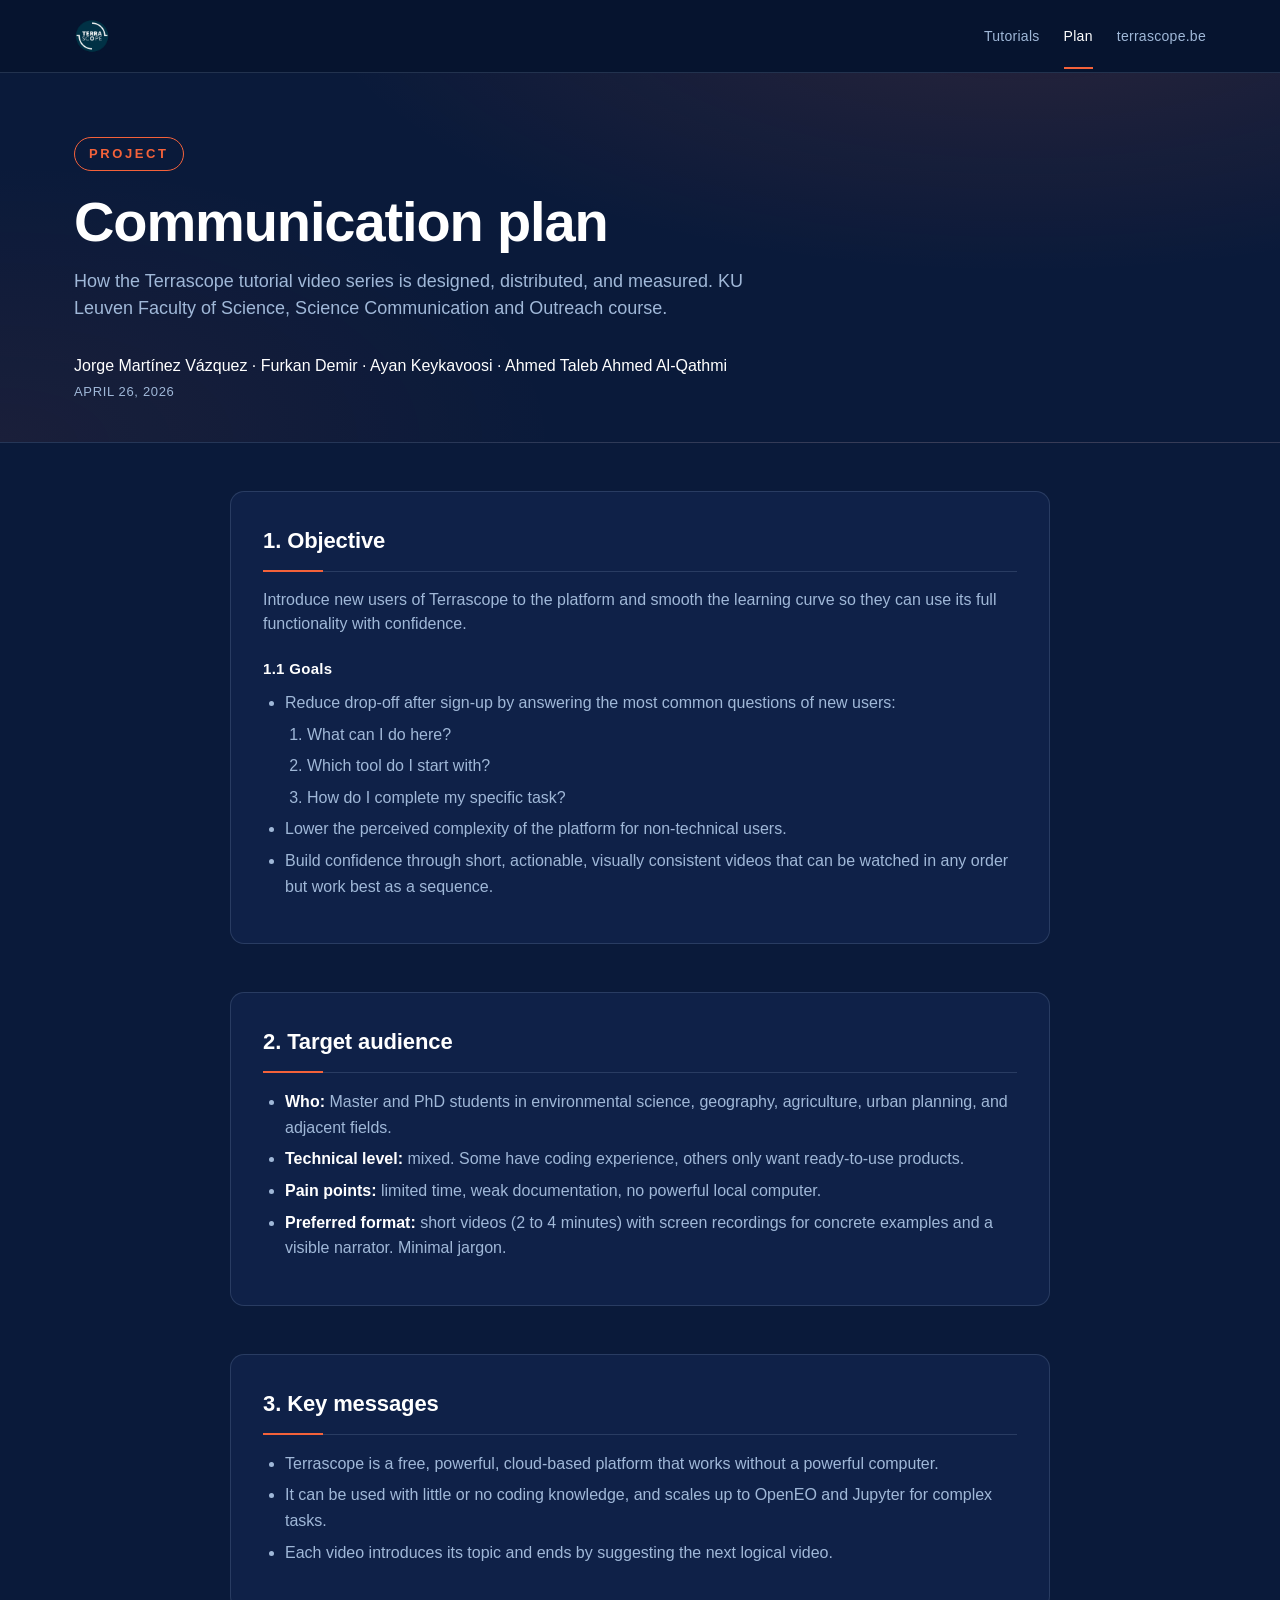
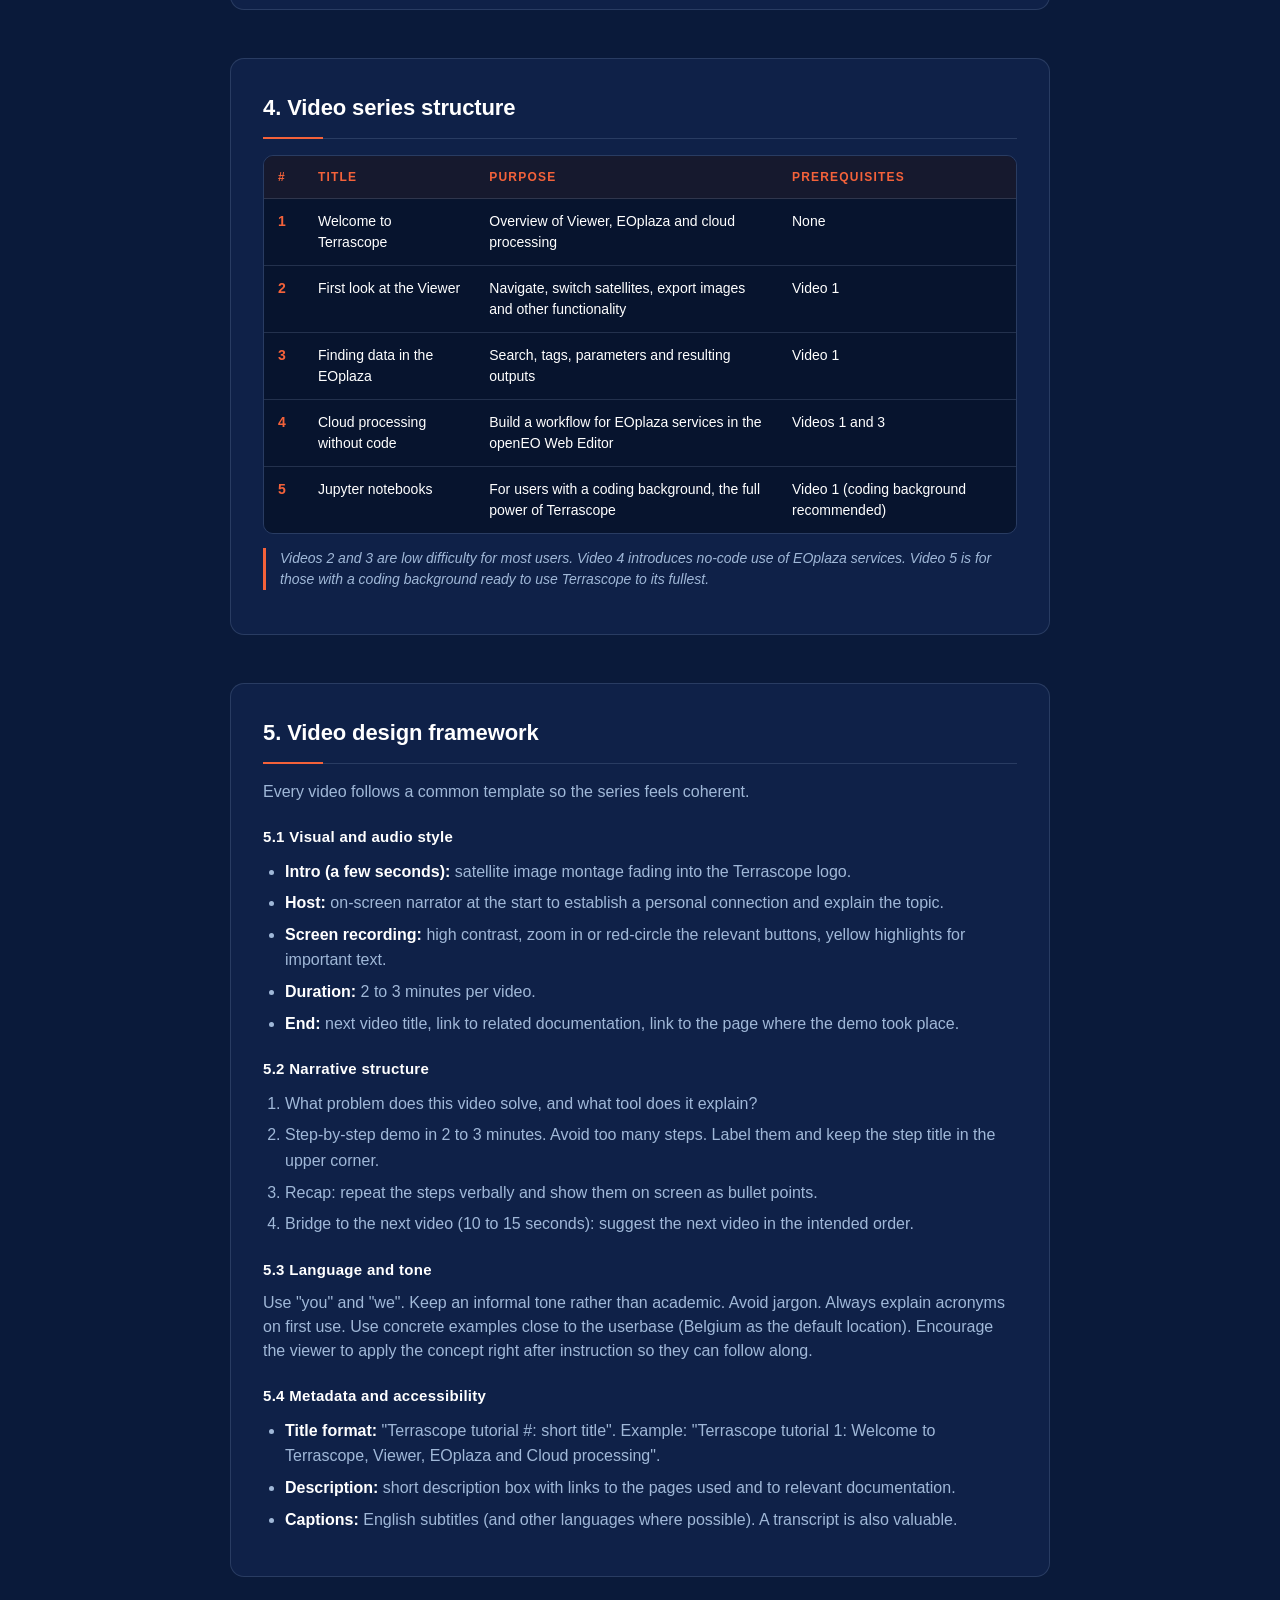
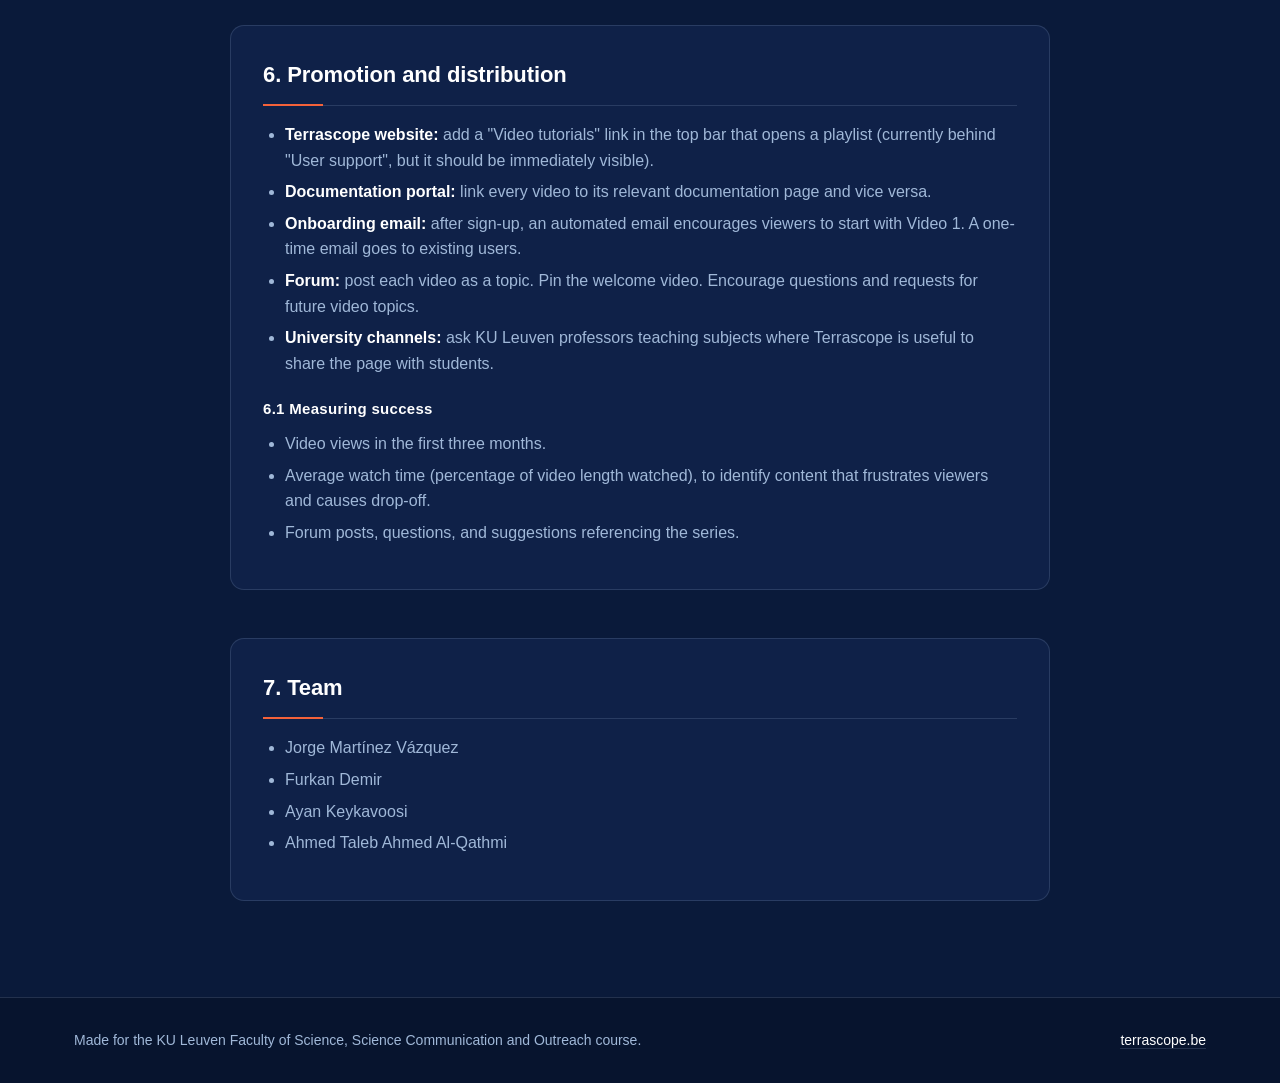
==== plan.html @ c41ab232 "Initial site: Video 1, EN/FR/NL captions, communication plan, Docker + Railway deploy" ====
<!doctype html>
<html lang="en">
<head>
  <meta charset="utf-8" />
  <meta name="viewport" content="width=device-width, initial-scale=1" />
  <title>Communication plan, Terrascope Tutorials</title>
  <meta name="description" content="Communication plan for the Terrascope tutorial video series." />
  <link rel="stylesheet" href="style.css" />
</head>
<body>
  <header class="site-header">
    <div class="container header-inner">
      <a class="brand" href="index.html">
        <img src="assets/logo.png" alt="Terrascope" />
      </a>
      <nav class="nav">
        <a href="index.html" class="nav-link">Tutorials</a>
        <a href="plan.html" class="nav-link is-current">Plan</a>
        <a href="https://terrascope.be/en" class="nav-link" target="_blank" rel="noopener">terrascope.be</a>
      </nav>
    </div>
  </header>

  <section class="hero hero-tight">
    <div class="container hero-inner">
      <p class="eyebrow">Project</p>
      <h1>Communication plan</h1>
      <p class="lead">How the Terrascope tutorial video series is designed, distributed, and measured. KU Leuven Faculty of Science, Science Communication and Outreach course.</p>
      <p class="authors">Jorge Martínez Vázquez · Furkan Demir · Ayan Keykavoosi · Ahmed Taleb Ahmed Al-Qathmi</p>
      <p class="authors-date">April 26, 2026</p>
    </div>
  </section>

  <main class="container plan-main">
    <article class="plan-doc">

      <section class="plan-section">
        <h2>1. Objective</h2>
        <p>Introduce new users of Terrascope to the platform and smooth the learning curve so they can use its full functionality with confidence.</p>
        <h3>1.1 Goals</h3>
        <ul>
          <li>Reduce drop-off after sign-up by answering the most common questions of new users:
            <ol>
              <li>What can I do here?</li>
              <li>Which tool do I start with?</li>
              <li>How do I complete my specific task?</li>
            </ol>
          </li>
          <li>Lower the perceived complexity of the platform for non-technical users.</li>
          <li>Build confidence through short, actionable, visually consistent videos that can be watched in any order but work best as a sequence.</li>
        </ul>
      </section>

      <section class="plan-section">
        <h2>2. Target audience</h2>
        <ul>
          <li><strong>Who:</strong> Master and PhD students in environmental science, geography, agriculture, urban planning, and adjacent fields.</li>
          <li><strong>Technical level:</strong> mixed. Some have coding experience, others only want ready-to-use products.</li>
          <li><strong>Pain points:</strong> limited time, weak documentation, no powerful local computer.</li>
          <li><strong>Preferred format:</strong> short videos (2 to 4 minutes) with screen recordings for concrete examples and a visible narrator. Minimal jargon.</li>
        </ul>
      </section>

      <section class="plan-section">
        <h2>3. Key messages</h2>
        <ul>
          <li>Terrascope is a free, powerful, cloud-based platform that works without a powerful computer.</li>
          <li>It can be used with little or no coding knowledge, and scales up to OpenEO and Jupyter for complex tasks.</li>
          <li>Each video introduces its topic and ends by suggesting the next logical video.</li>
        </ul>
      </section>

      <section class="plan-section">
        <h2>4. Video series structure</h2>
        <div class="plan-table">
          <table>
            <thead>
              <tr><th>#</th><th>Title</th><th>Purpose</th><th>Prerequisites</th></tr>
            </thead>
            <tbody>
              <tr><td>1</td><td>Welcome to Terrascope</td><td>Overview of Viewer, EOplaza and cloud processing</td><td>None</td></tr>
              <tr><td>2</td><td>First look at the Viewer</td><td>Navigate, switch satellites, export images and other functionality</td><td>Video 1</td></tr>
              <tr><td>3</td><td>Finding data in the EOplaza</td><td>Search, tags, parameters and resulting outputs</td><td>Video 1</td></tr>
              <tr><td>4</td><td>Cloud processing without code</td><td>Build a workflow for EOplaza services in the openEO Web Editor</td><td>Videos 1 and 3</td></tr>
              <tr><td>5</td><td>Jupyter notebooks</td><td>For users with a coding background, the full power of Terrascope</td><td>Video 1 (coding background recommended)</td></tr>
            </tbody>
          </table>
        </div>
        <p class="plan-note">Videos 2 and 3 are low difficulty for most users. Video 4 introduces no-code use of EOplaza services. Video 5 is for those with a coding background ready to use Terrascope to its fullest.</p>
      </section>

      <section class="plan-section">
        <h2>5. Video design framework</h2>
        <p>Every video follows a common template so the series feels coherent.</p>

        <h3>5.1 Visual and audio style</h3>
        <ul>
          <li><strong>Intro (a few seconds):</strong> satellite image montage fading into the Terrascope logo.</li>
          <li><strong>Host:</strong> on-screen narrator at the start to establish a personal connection and explain the topic.</li>
          <li><strong>Screen recording:</strong> high contrast, zoom in or red-circle the relevant buttons, yellow highlights for important text.</li>
          <li><strong>Duration:</strong> 2 to 3 minutes per video.</li>
          <li><strong>End:</strong> next video title, link to related documentation, link to the page where the demo took place.</li>
        </ul>

        <h3>5.2 Narrative structure</h3>
        <ol>
          <li>What problem does this video solve, and what tool does it explain?</li>
          <li>Step-by-step demo in 2 to 3 minutes. Avoid too many steps. Label them and keep the step title in the upper corner.</li>
          <li>Recap: repeat the steps verbally and show them on screen as bullet points.</li>
          <li>Bridge to the next video (10 to 15 seconds): suggest the next video in the intended order.</li>
        </ol>

        <h3>5.3 Language and tone</h3>
        <p>Use "you" and "we". Keep an informal tone rather than academic. Avoid jargon. Always explain acronyms on first use. Use concrete examples close to the userbase (Belgium as the default location). Encourage the viewer to apply the concept right after instruction so they can follow along.</p>

        <h3>5.4 Metadata and accessibility</h3>
        <ul>
          <li><strong>Title format:</strong> "Terrascope tutorial #: short title". Example: "Terrascope tutorial 1: Welcome to Terrascope, Viewer, EOplaza and Cloud processing".</li>
          <li><strong>Description:</strong> short description box with links to the pages used and to relevant documentation.</li>
          <li><strong>Captions:</strong> English subtitles (and other languages where possible). A transcript is also valuable.</li>
        </ul>
      </section>

      <section class="plan-section">
        <h2>6. Promotion and distribution</h2>
        <ul>
          <li><strong>Terrascope website:</strong> add a "Video tutorials" link in the top bar that opens a playlist (currently behind "User support", but it should be immediately visible).</li>
          <li><strong>Documentation portal:</strong> link every video to its relevant documentation page and vice versa.</li>
          <li><strong>Onboarding email:</strong> after sign-up, an automated email encourages viewers to start with Video 1. A one-time email goes to existing users.</li>
          <li><strong>Forum:</strong> post each video as a topic. Pin the welcome video. Encourage questions and requests for future video topics.</li>
          <li><strong>University channels:</strong> ask KU Leuven professors teaching subjects where Terrascope is useful to share the page with students.</li>
        </ul>

        <h3>6.1 Measuring success</h3>
        <ul>
          <li>Video views in the first three months.</li>
          <li>Average watch time (percentage of video length watched), to identify content that frustrates viewers and causes drop-off.</li>
          <li>Forum posts, questions, and suggestions referencing the series.</li>
        </ul>
      </section>

      <section class="plan-section">
        <h2>7. Team</h2>
        <ul>
          <li>Jorge Martínez Vázquez</li>
          <li>Furkan Demir</li>
          <li>Ayan Keykavoosi</li>
          <li>Ahmed Taleb Ahmed Al-Qathmi</li>
        </ul>
      </section>
    </article>
  </main>

  <footer class="site-footer">
    <div class="container footer-inner">
      <p>Made for the KU&nbsp;Leuven Faculty of Science, Science Communication and Outreach course.</p>
      <p><a href="https://terrascope.be/en" target="_blank" rel="noopener">terrascope.be</a></p>
    </div>
  </footer>
</body>
</html>
---- style.css ----
/* =============================================================
   Terrascope Tutorials , site styling
   Brand: navy bg #0a1a3a, orange accent #f4623a, white text.
   ============================================================= */

:root{
  --bg-navy:#0a1a3a;
  --bg-ink:#07142e;
  --bg-card:#0f2148;
  --accent:#f4623a;
  --accent-soft:#ff7d52;
  --text:#ffffff;
  --text-muted:#a0b8d8;
  --hairline:rgba(160,184,216,.18);
  --max-width:1180px;
  --radius:14px;
  --transition:200ms ease;
  --font-sans: "Inter", "Helvetica Neue", Helvetica, Arial, system-ui, sans-serif;
}

*{box-sizing:border-box;margin:0;padding:0}
html,body{background:var(--bg-navy);color:var(--text);font-family:var(--font-sans);line-height:1.5;-webkit-font-smoothing:antialiased}
body{min-height:100vh;display:flex;flex-direction:column}
a{color:inherit;text-decoration:none}
img{max-width:100%;display:block}

.container{width:100%;max-width:var(--max-width);margin:0 auto;padding:0 24px}

/* Header */
.site-header{
  position:sticky;top:0;z-index:50;
  background:rgba(7,20,46,.85);
  backdrop-filter:blur(10px);
  border-bottom:1px solid var(--hairline);
}
.header-inner{display:flex;align-items:center;justify-content:space-between;height:72px}
.brand img{height:36px;width:auto}
.nav{display:flex;gap:24px}
.nav-link{color:var(--text-muted);font-size:14px;font-weight:500;letter-spacing:.02em;transition:color var(--transition)}
.nav-link:hover{color:var(--text)}

/* Hero */
.hero{
  padding:80px 0 48px;
  background:radial-gradient(1200px 500px at 80% -100px, rgba(244,98,58,.15), transparent 60%),
             radial-gradient(800px 400px at 0% 100%, rgba(244,98,58,.07), transparent 70%);
  border-bottom:1px solid var(--hairline);
}
.eyebrow{
  display:inline-block;color:var(--accent);font-weight:600;font-size:13px;letter-spacing:.2em;text-transform:uppercase;
  padding:6px 14px;border:1px solid var(--accent);border-radius:99px;margin-bottom:20px;
}
.hero h1{font-size:clamp(36px,5vw,56px);line-height:1.1;letter-spacing:-.02em;font-weight:700;margin-bottom:16px}
.lead{color:var(--text-muted);font-size:18px;max-width:680px;margin-bottom:32px}
.hero-cta{display:flex;gap:14px;flex-wrap:wrap}

.btn{
  display:inline-flex;align-items:center;justify-content:center;
  height:48px;padding:0 24px;border-radius:99px;font-weight:600;font-size:15px;
  transition:transform var(--transition),background var(--transition),color var(--transition);
  border:1px solid transparent;cursor:pointer;
}
.btn-primary{background:var(--accent);color:#fff}
.btn-primary:hover{background:var(--accent-soft);transform:translateY(-1px)}
.btn-ghost{background:transparent;color:var(--text);border-color:var(--hairline)}
.btn-ghost:hover{border-color:var(--text)}

/* Player block */
.player-block{padding:64px 0 48px}
.player-meta{margin-bottom:24px}
.badge{
  display:inline-block;background:rgba(244,98,58,.12);color:var(--accent);
  padding:6px 12px;border-radius:99px;font-size:12px;font-weight:600;letter-spacing:.1em;text-transform:uppercase;margin-bottom:14px;
}
.player-meta h2{font-size:32px;font-weight:700;letter-spacing:-.01em}
.player-subtitle{color:var(--text-muted);margin-top:6px}

.video-wrapper{
  position:relative;background:#000;border-radius:var(--radius);overflow:hidden;
  box-shadow:0 30px 80px -20px rgba(0,0,0,.6);
  border:1px solid var(--hairline);
  aspect-ratio:16/9;
}
.video-wrapper video{width:100%;height:100%;display:block;background:#000}

/* CC styling , applied via ::cue */
video::cue{
  background:rgba(7,20,46,.85);
  color:#fff;
  font-family:var(--font-sans);
  font-size:18px;
  line-height:1.4;
  padding:6px 10px;
}

/* Controls row under player */
.controls-row{
  display:flex;align-items:center;justify-content:space-between;
  margin-top:18px;flex-wrap:wrap;gap:16px;
}
.caption-toggle{display:flex;align-items:center;gap:14px}
.ctrl-label{color:var(--text-muted);font-size:13px;letter-spacing:.05em;text-transform:uppercase}
.lang-switch{
  display:inline-flex;background:var(--bg-card);
  border:1px solid var(--hairline);border-radius:99px;padding:4px;
}
.lang-btn{
  appearance:none;background:transparent;color:var(--text-muted);border:0;
  font-family:inherit;font-weight:600;font-size:13px;letter-spacing:.05em;
  padding:8px 16px;border-radius:99px;cursor:pointer;transition:color var(--transition),background var(--transition);
}
.lang-btn:hover{color:var(--text)}
.lang-btn.is-active{background:var(--accent);color:#fff}
.download-link{color:var(--text-muted);font-size:13px;font-weight:500;border-bottom:1px solid var(--hairline);padding-bottom:2px}
.download-link:hover{color:var(--text);border-color:var(--text)}

/* Chapters */
.chapters{margin-top:40px;padding:24px;background:var(--bg-card);border:1px solid var(--hairline);border-radius:var(--radius)}
.chapters h3{font-size:13px;letter-spacing:.15em;text-transform:uppercase;color:var(--text-muted);margin-bottom:14px;font-weight:600}
.chapters ol{list-style:none;display:grid;grid-template-columns:repeat(auto-fill,minmax(220px,1fr));gap:8px;counter-reset:ch}
.chapters li{counter-increment:ch}
.ch-btn{
  width:100%;text-align:left;background:transparent;color:var(--text);
  font-family:inherit;font-size:14px;border:1px solid transparent;border-radius:8px;
  padding:10px 12px;cursor:pointer;transition:background var(--transition),border-color var(--transition);
  display:flex;gap:10px;align-items:baseline;
}
.ch-btn::before{content:counter(ch,decimal-leading-zero);color:var(--accent);font-weight:600;font-size:12px}
.ch-btn:hover{background:rgba(244,98,58,.08);border-color:rgba(244,98,58,.3)}

/* Tutorial grid */
.tutorial-grid{padding:64px 0 96px;border-top:1px solid var(--hairline)}
.section-title{font-size:24px;font-weight:700;margin-bottom:24px}
.cards{display:grid;grid-template-columns:repeat(auto-fill,minmax(260px,1fr));gap:18px}
.card{
  display:block;padding:24px;background:var(--bg-card);border:1px solid var(--hairline);
  border-radius:var(--radius);transition:transform var(--transition),border-color var(--transition);position:relative;overflow:hidden;
}
.card:hover{transform:translateY(-3px);border-color:var(--accent)}
.card-num{
  font-size:13px;color:var(--accent);font-weight:600;letter-spacing:.15em;
}
.card h3{font-size:18px;margin:8px 0 6px;font-weight:600}
.card p{color:var(--text-muted);font-size:14px;line-height:1.5}
.card-meta{display:block;margin-top:14px;color:var(--text-muted);font-size:12px;letter-spacing:.05em;text-transform:uppercase}
.card-active{outline:2px solid var(--accent);outline-offset:0}
.card-soon{opacity:.6;cursor:not-allowed}
.card-soon:hover{transform:none;border-color:var(--hairline)}

/* Footer */
.site-footer{margin-top:auto;background:var(--bg-ink);border-top:1px solid var(--hairline);padding:32px 0}
.footer-inner{display:flex;justify-content:space-between;flex-wrap:wrap;gap:8px;color:var(--text-muted);font-size:14px}
.footer-inner a{color:var(--text);border-bottom:1px solid var(--hairline)}
.footer-inner a:hover{border-color:var(--text)}

/* Active nav link */
.nav-link.is-current{color:var(--text);position:relative}
.nav-link.is-current::after{content:"";position:absolute;left:0;right:0;bottom:-22px;height:2px;background:var(--accent)}

/* Plan page */
.hero-tight{padding:64px 0 40px}
.authors{color:var(--text);font-size:16px;font-weight:500;margin-top:8px}
.authors-date{color:var(--text-muted);font-size:13px;letter-spacing:.05em;text-transform:uppercase;margin-top:4px}

.plan-main{padding:48px 0 96px}
.plan-doc{max-width:820px;margin:0 auto;display:flex;flex-direction:column;gap:48px}
.plan-section{padding:32px;background:var(--bg-card);border:1px solid var(--hairline);border-radius:var(--radius)}
.plan-section h2{
  font-size:22px;font-weight:700;letter-spacing:-.005em;margin-bottom:16px;
  padding-bottom:14px;border-bottom:1px solid var(--hairline);
  position:relative;
}
.plan-section h2::before{content:"";position:absolute;left:0;bottom:-1px;width:60px;height:2px;background:var(--accent)}
.plan-section h3{font-size:15px;font-weight:600;color:var(--text);letter-spacing:.02em;margin:22px 0 10px}
.plan-section p{color:var(--text-muted);margin-bottom:12px}
.plan-section ul,.plan-section ol{padding-left:22px;color:var(--text-muted);margin-bottom:12px}
.plan-section li{margin-bottom:6px;line-height:1.6}
.plan-section li ol{margin-top:6px;margin-bottom:0}
.plan-section strong{color:var(--text);font-weight:600}
.plan-note{font-style:italic;color:var(--text-muted);font-size:14px;border-left:3px solid var(--accent);padding-left:14px;margin-top:14px}

.plan-table{overflow-x:auto;margin-top:8px;border:1px solid var(--hairline);border-radius:10px}
.plan-table table{width:100%;border-collapse:collapse;font-size:14px;background:var(--bg-ink)}
.plan-table th,.plan-table td{padding:12px 14px;text-align:left;border-bottom:1px solid var(--hairline);vertical-align:top}
.plan-table th{font-size:12px;letter-spacing:.1em;text-transform:uppercase;color:var(--accent);font-weight:600;background:rgba(244,98,58,.06)}
.plan-table tbody tr:last-child td{border-bottom:0}
.plan-table tbody tr:hover{background:rgba(244,98,58,.04)}
.plan-table td:first-child{color:var(--accent);font-weight:600;width:40px}

/* Mobile */
@media (max-width:640px){
  .hero{padding:56px 0 32px}
  .hero h1{font-size:32px}
  .lead{font-size:16px}
  .player-block{padding:40px 0 32px}
  .player-meta h2{font-size:24px}
  video::cue{font-size:15px}
  .header-inner{height:60px}
  .brand img{height:28px}
  .nav{gap:16px}
}
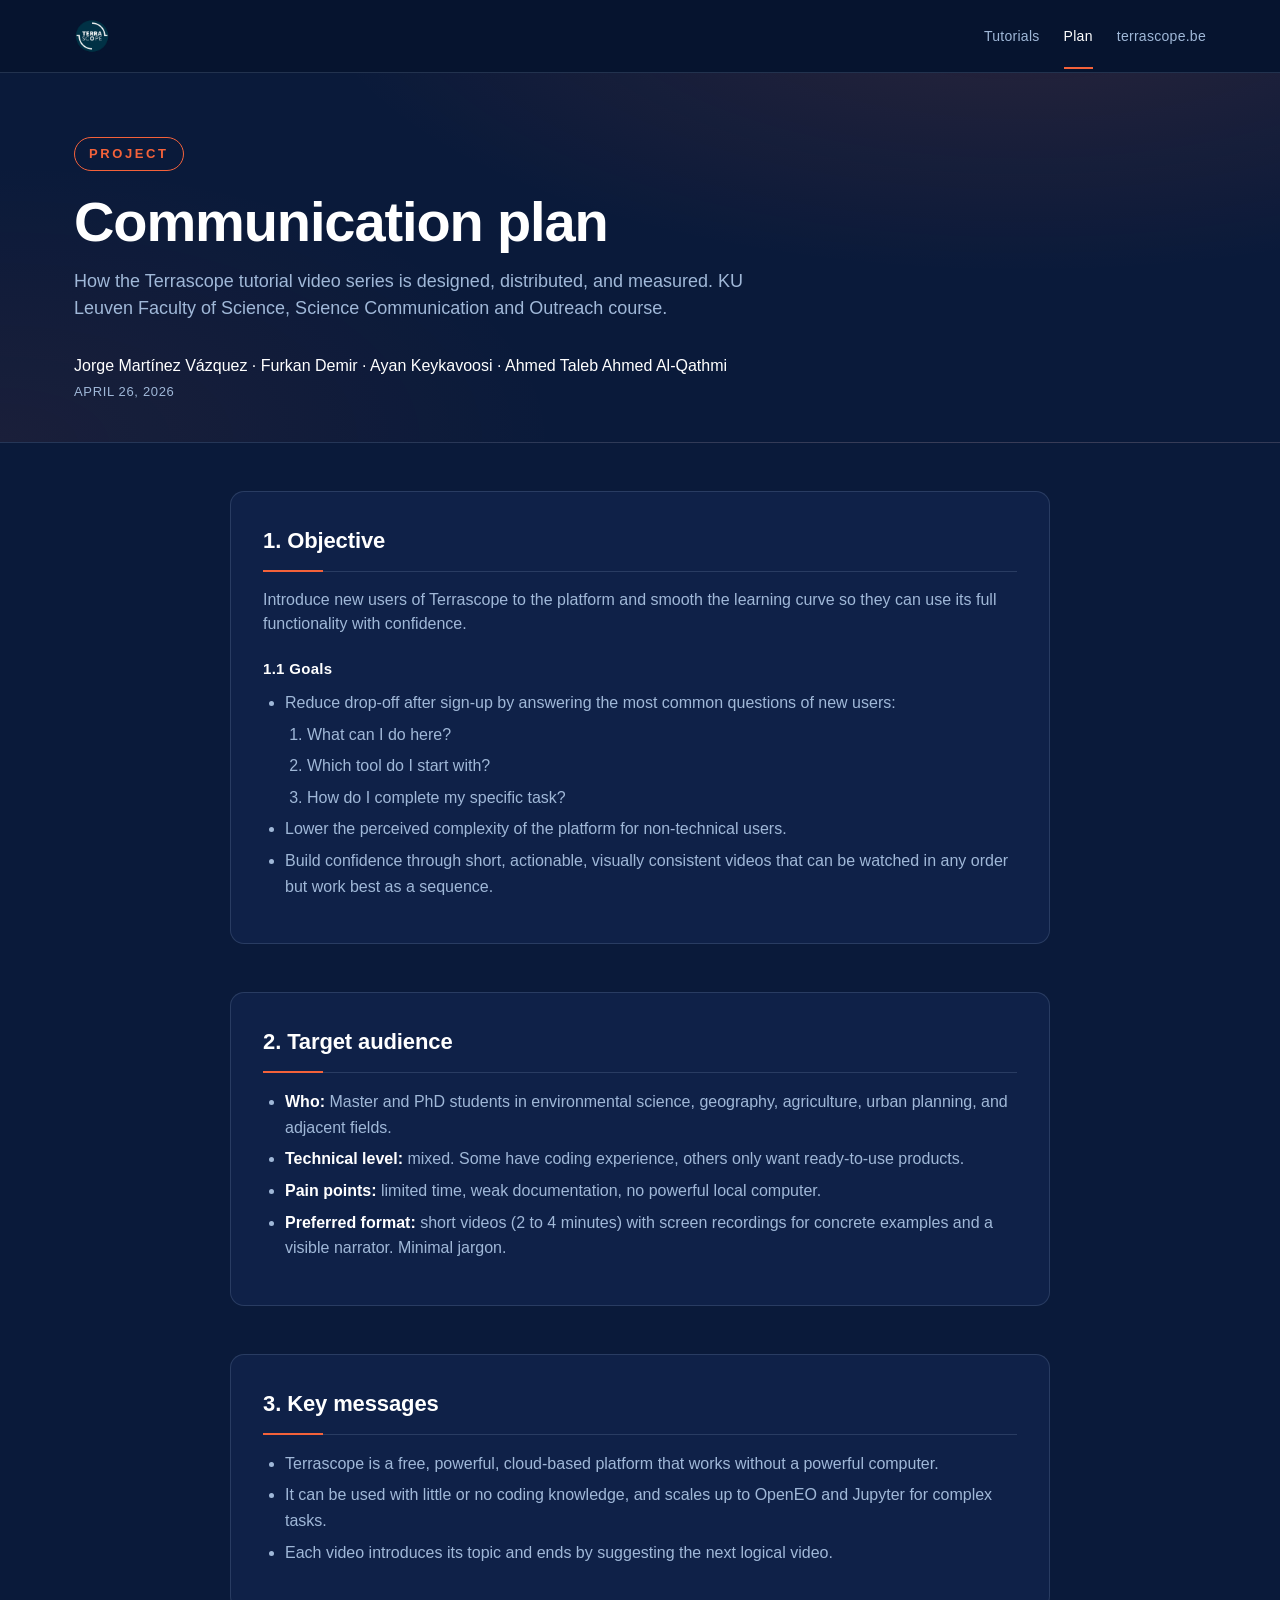
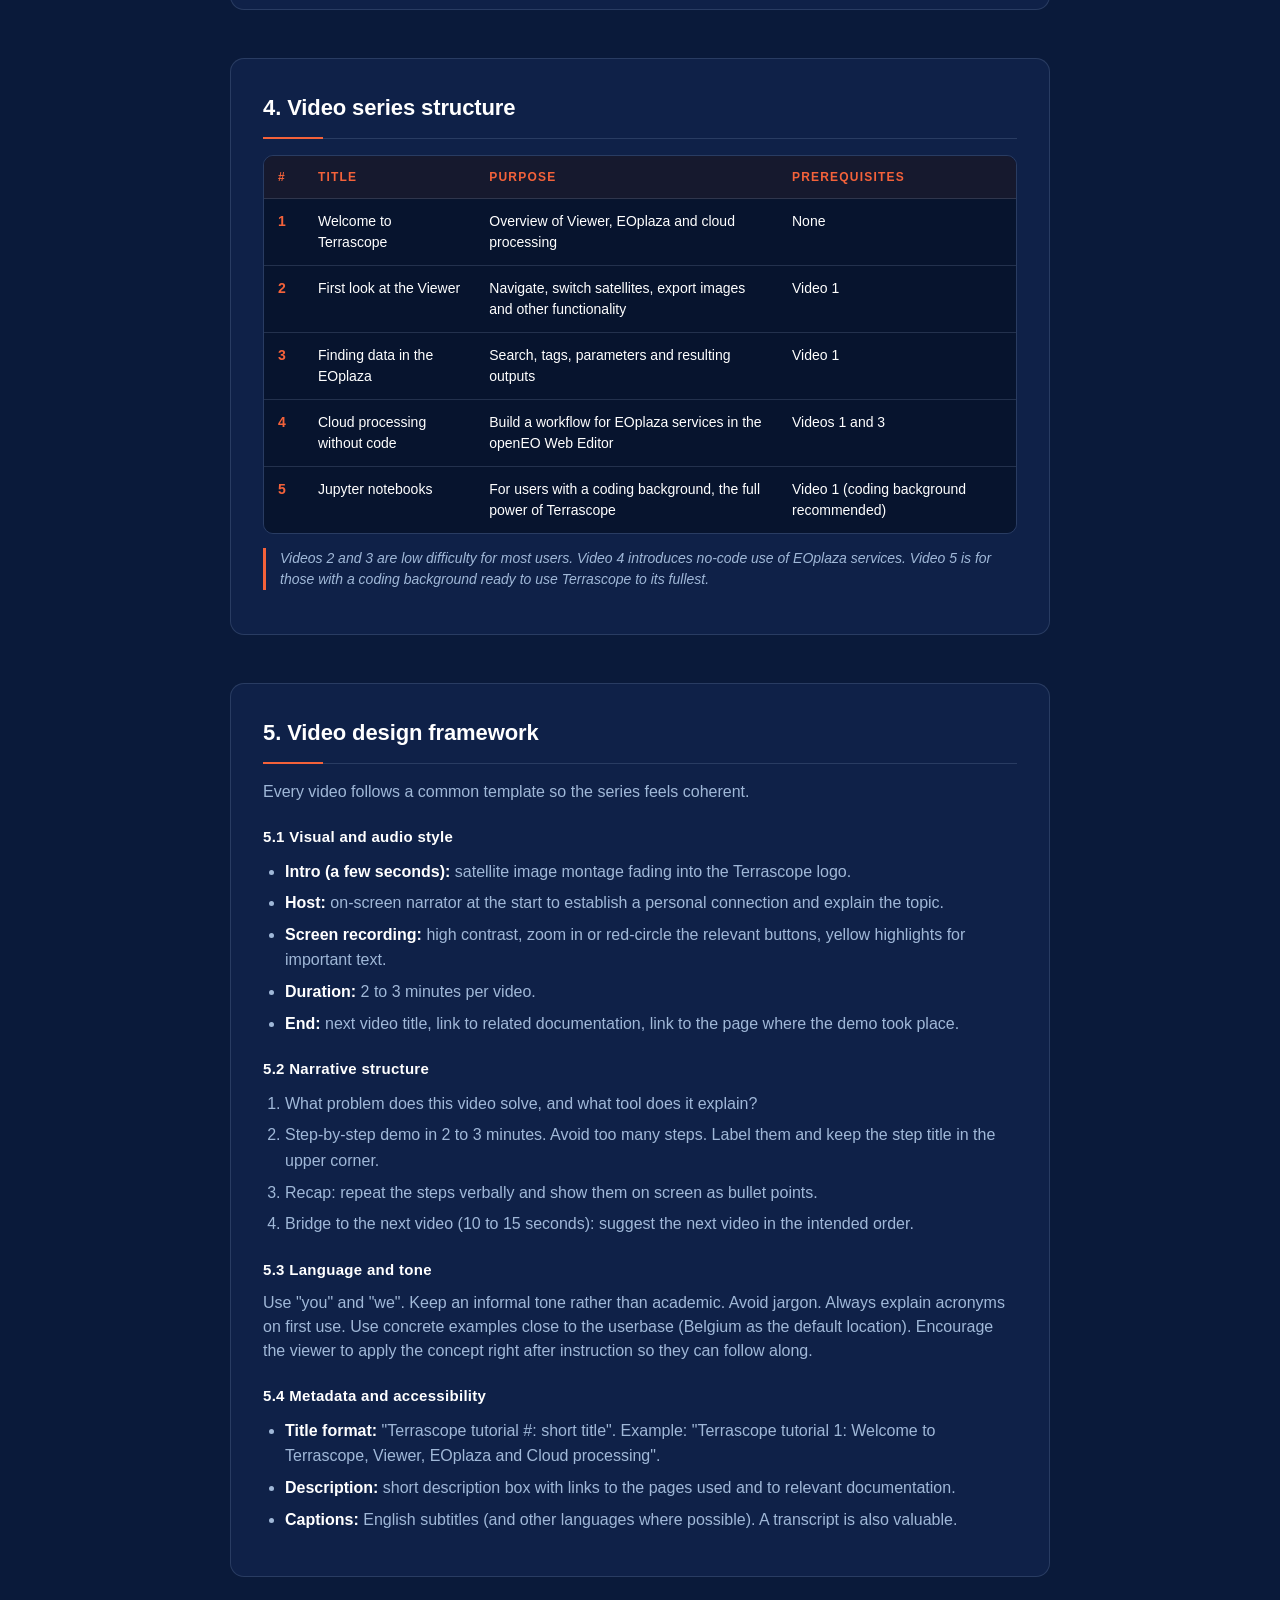
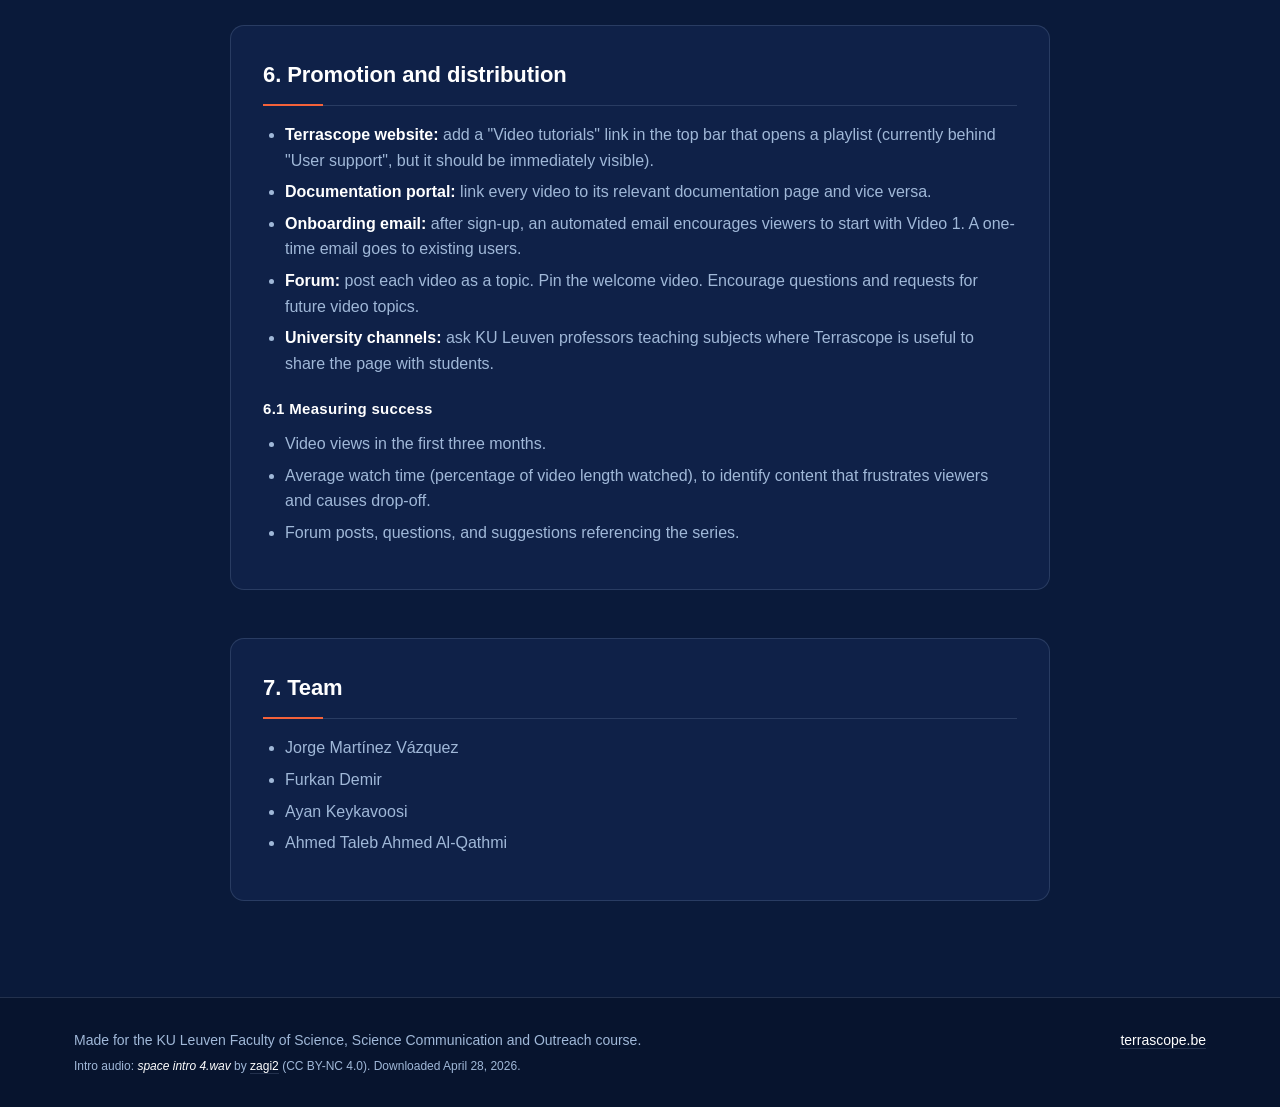
==== commit 5169dec3: "Add intro audio attribution (zagi2 / space intro 4.wav, CC BY-NC 4.0)" ====
--- a/plan.html
+++ b/plan.html
@@ -153,7 +153,10 @@
 
   <footer class="site-footer">
     <div class="container footer-inner">
-      <p>Made for the KU&nbsp;Leuven Faculty of Science, Science Communication and Outreach course.</p>
+      <div>
+        <p>Made for the KU&nbsp;Leuven Faculty of Science, Science Communication and Outreach course.</p>
+        <p class="attribution">Intro audio: <em>space intro 4.wav</em> by <a href="https://freesound.org/people/zagi2/" target="_blank" rel="noopener">zagi2</a> (CC&nbsp;BY-NC&nbsp;4.0). Downloaded April&nbsp;28,&nbsp;2026.</p>
+      </div>
       <p><a href="https://terrascope.be/en" target="_blank" rel="noopener">terrascope.be</a></p>
     </div>
   </footer>
--- a/style.css
+++ b/style.css
@@ -152,6 +152,11 @@
 .footer-inner{display:flex;justify-content:space-between;flex-wrap:wrap;gap:8px;color:var(--text-muted);font-size:14px}
 .footer-inner a{color:var(--text);border-bottom:1px solid var(--hairline)}
 .footer-inner a:hover{border-color:var(--text)}
+.footer-inner > div{display:flex;flex-direction:column;gap:6px}
+.attribution{color:var(--text-muted);font-size:12px;line-height:1.5}
+.attribution em{font-style:italic;color:var(--text)}
+.attribution a{border-bottom:1px solid var(--hairline)}
+.attribution a:hover{border-color:var(--text);color:var(--text)}
 
 /* Active nav link */
 .nav-link.is-current{color:var(--text);position:relative}
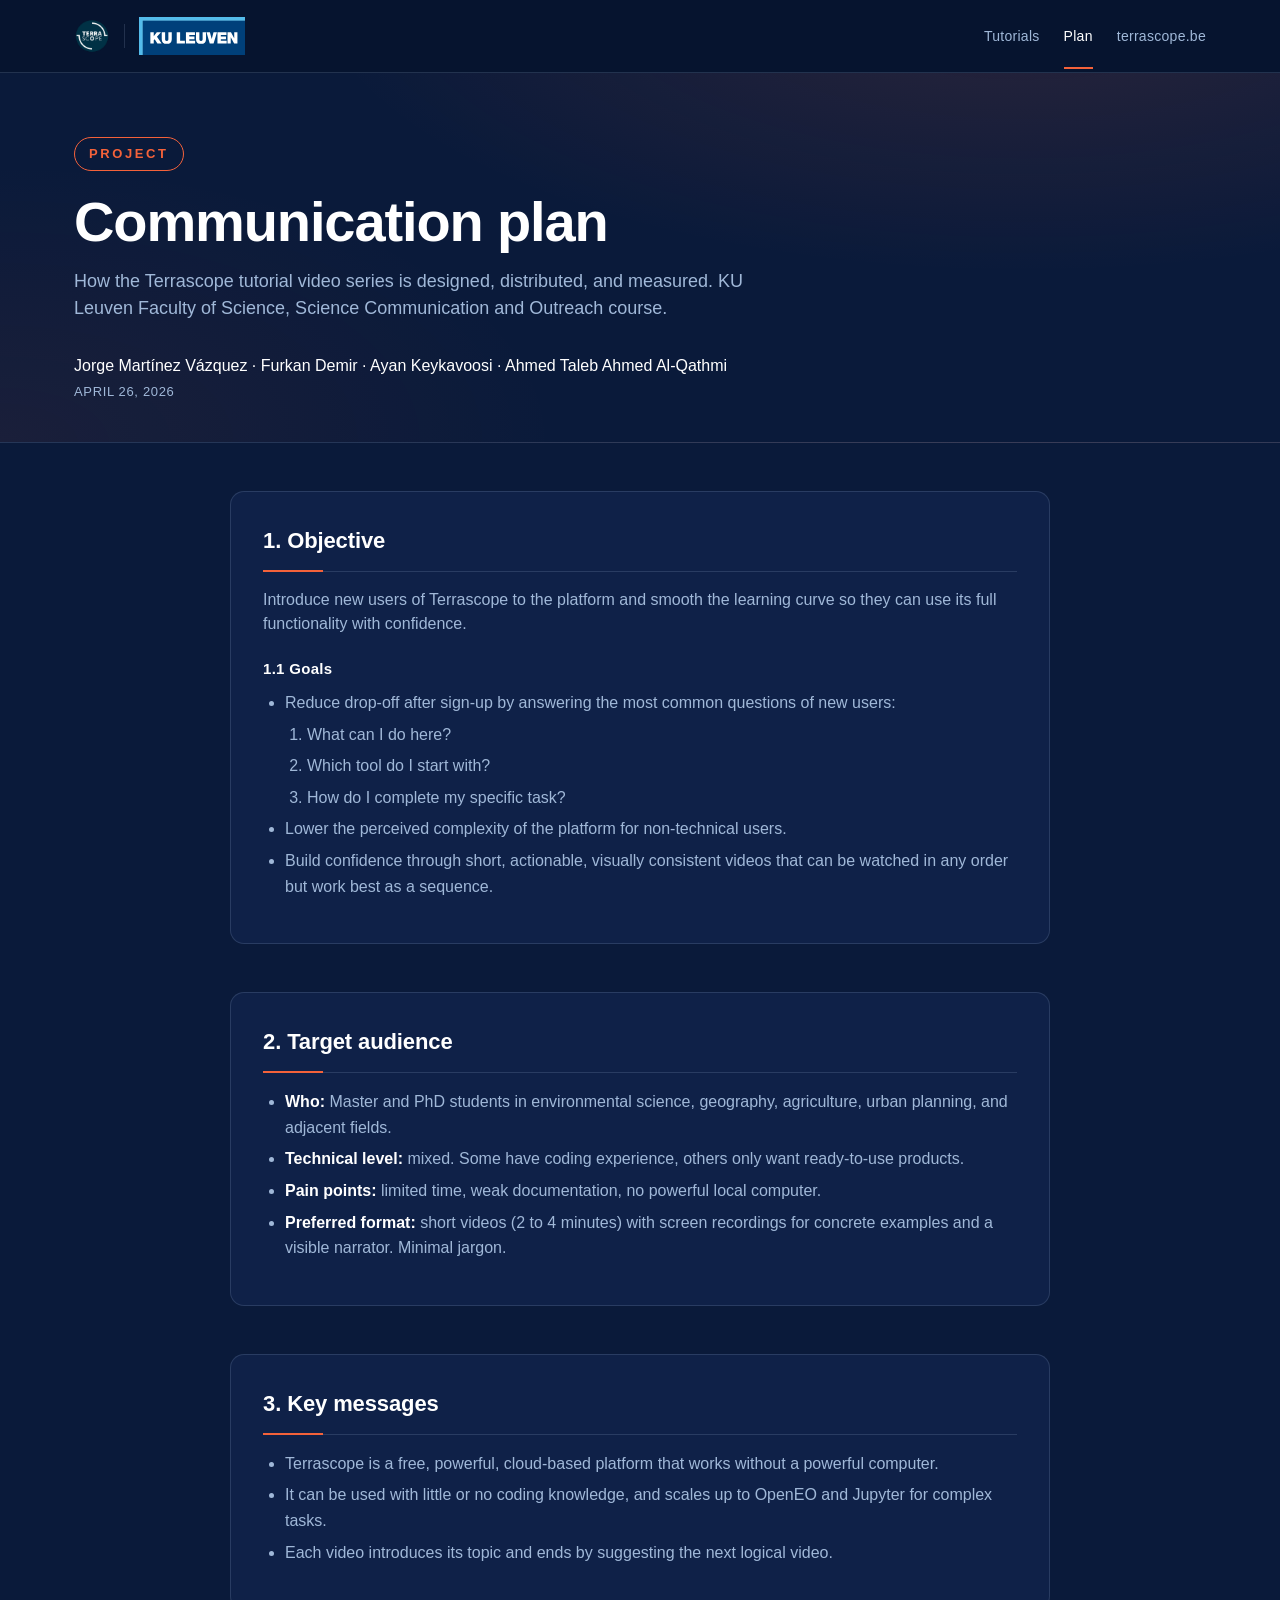
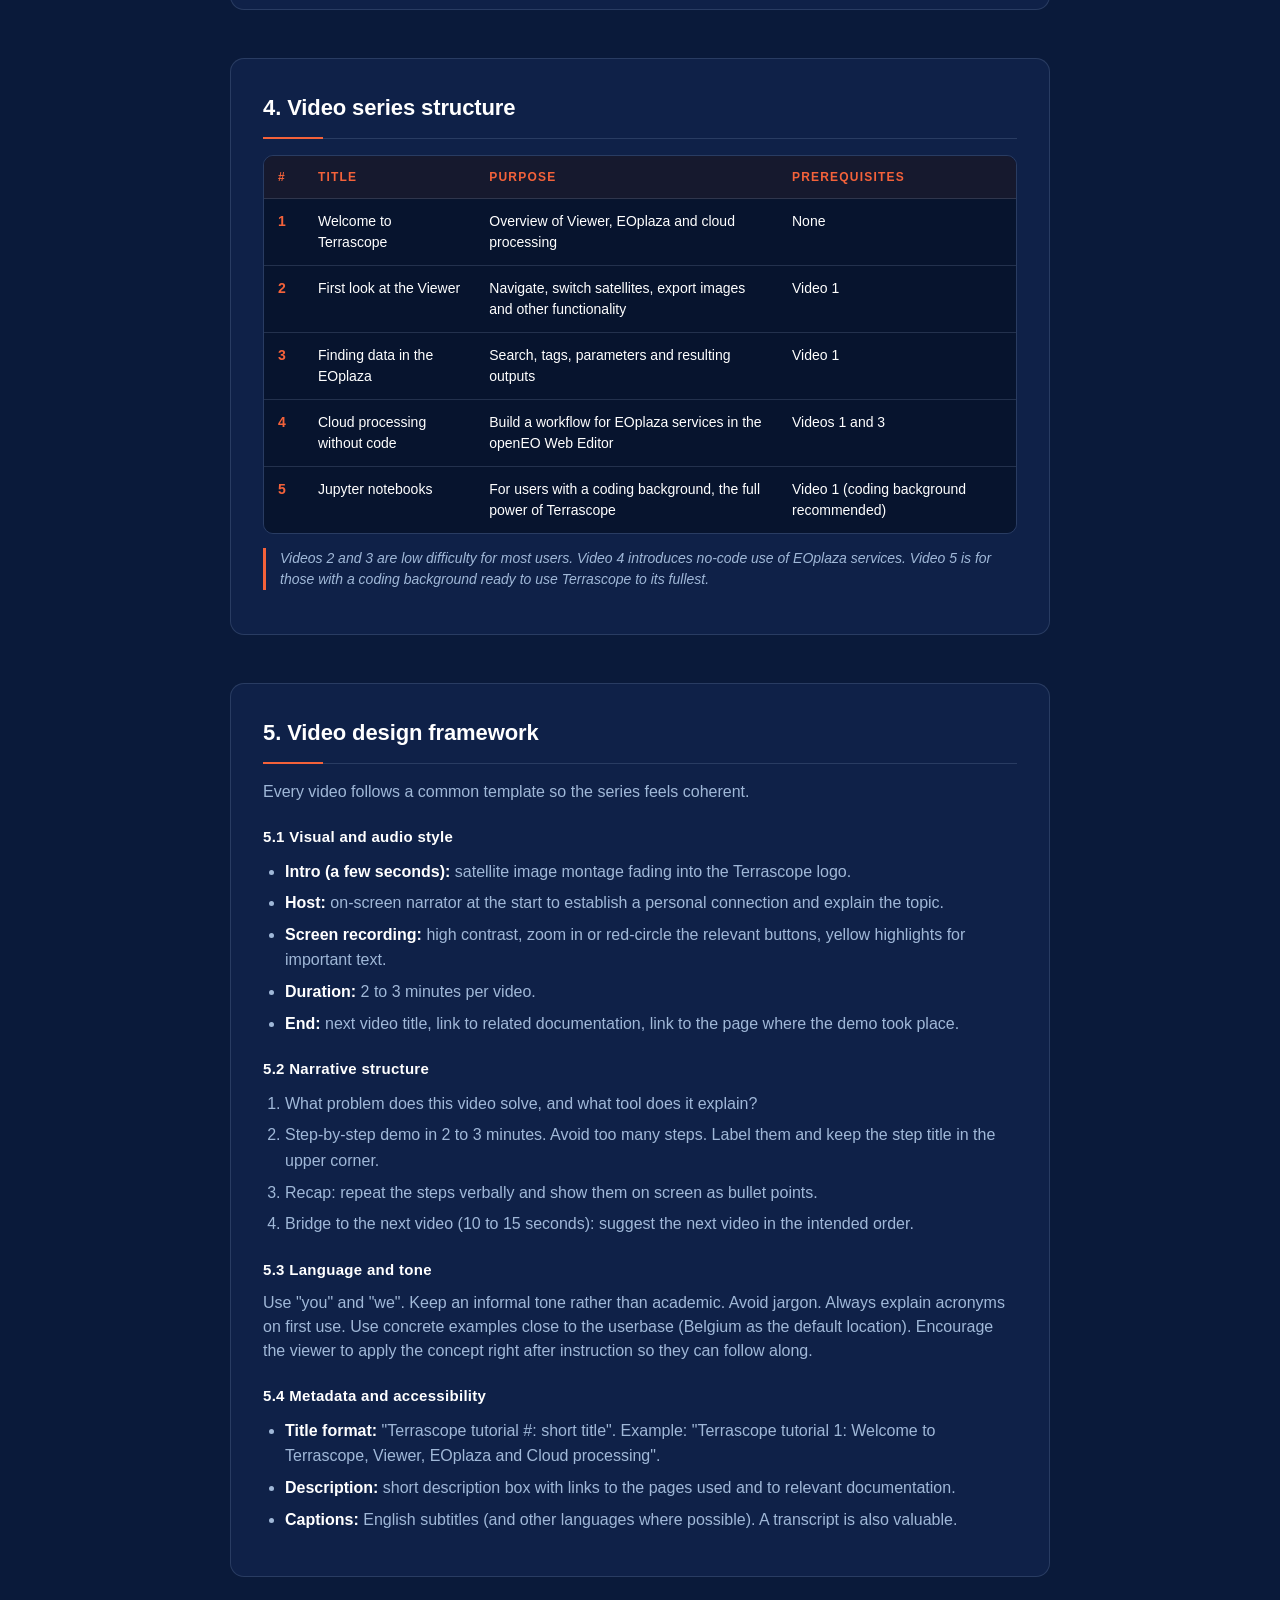
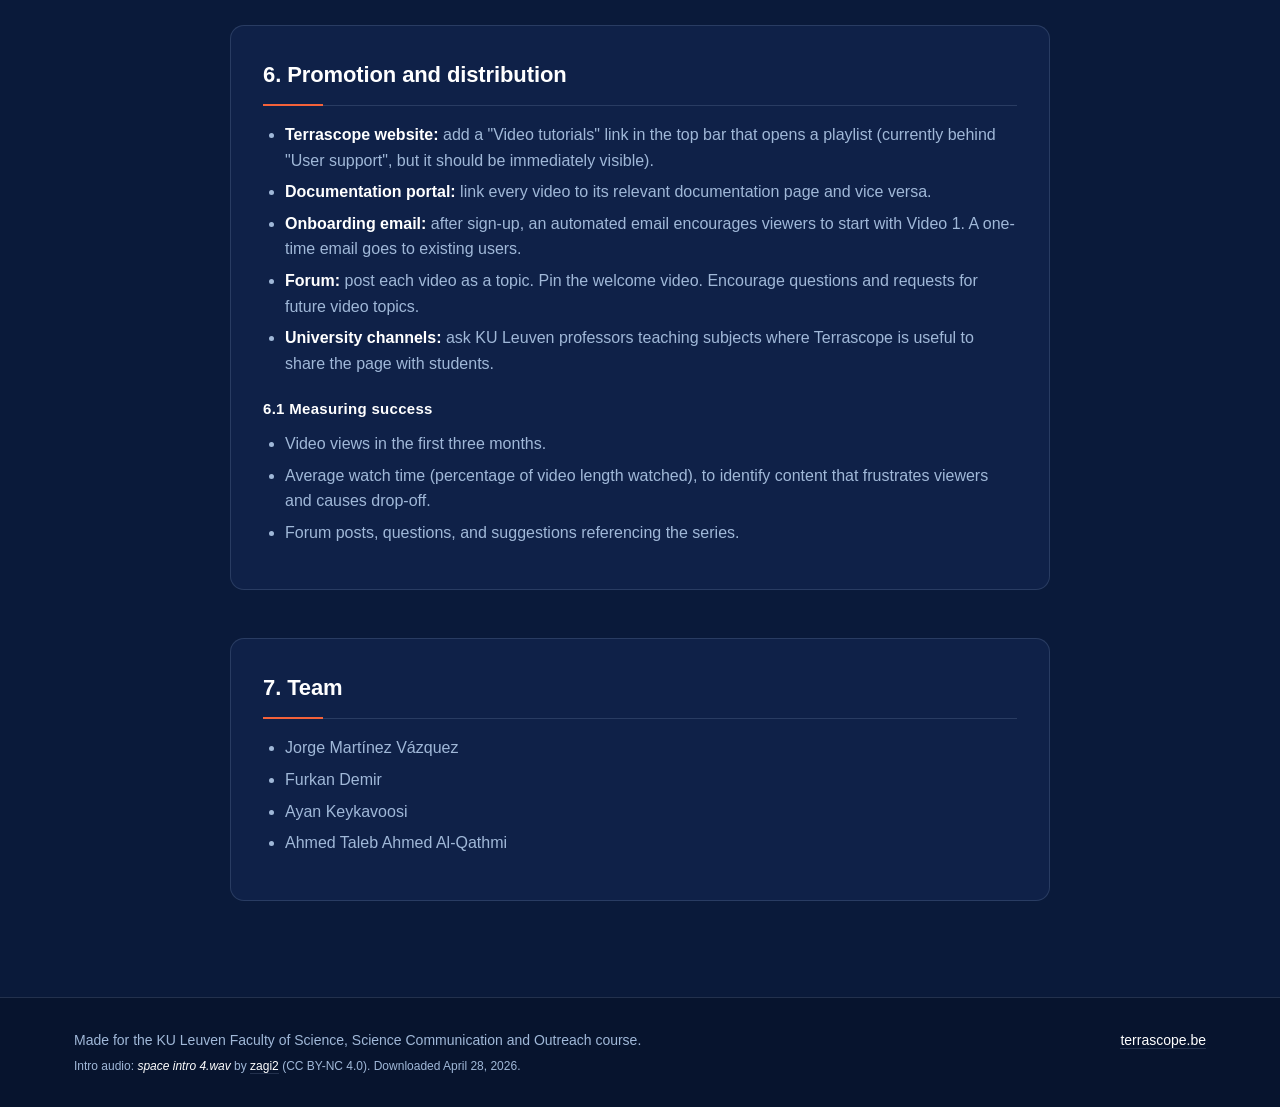
==== commit 27c2e798: "Add KU Leuven logo next to Terrascope in site header" ====
--- a/plan.html
+++ b/plan.html
@@ -11,7 +11,9 @@
   <header class="site-header">
     <div class="container header-inner">
       <a class="brand" href="index.html">
-        <img src="assets/logo.png" alt="Terrascope" />
+        <img src="assets/logo.png" alt="Terrascope" class="brand-logo" />
+        <span class="brand-divider" aria-hidden="true"></span>
+        <img src="assets/kuleuven-logo.svg" alt="KU Leuven" class="brand-logo brand-logo-kul" />
       </a>
       <nav class="nav">
         <a href="index.html" class="nav-link">Tutorials</a>
--- a/style.css
+++ b/style.css
@@ -34,7 +34,10 @@
   border-bottom:1px solid var(--hairline);
 }
 .header-inner{display:flex;align-items:center;justify-content:space-between;height:72px}
-.brand img{height:36px;width:auto}
+.brand{display:inline-flex;align-items:center;gap:14px}
+.brand-logo{height:36px;width:auto;display:block}
+.brand-logo-kul{height:38px}
+.brand-divider{display:inline-block;width:1px;height:24px;background:var(--hairline)}
 .nav{display:flex;gap:24px}
 .nav-link{color:var(--text-muted);font-size:14px;font-weight:500;letter-spacing:.02em;transition:color var(--transition)}
 .nav-link:hover{color:var(--text)}
@@ -201,6 +204,9 @@
   .player-meta h2{font-size:24px}
   video::cue{font-size:15px}
   .header-inner{height:60px}
-  .brand img{height:28px}
+  .brand{gap:10px}
+  .brand-logo{height:26px}
+  .brand-logo-kul{height:28px}
+  .brand-divider{height:18px}
   .nav{gap:16px}
 }
